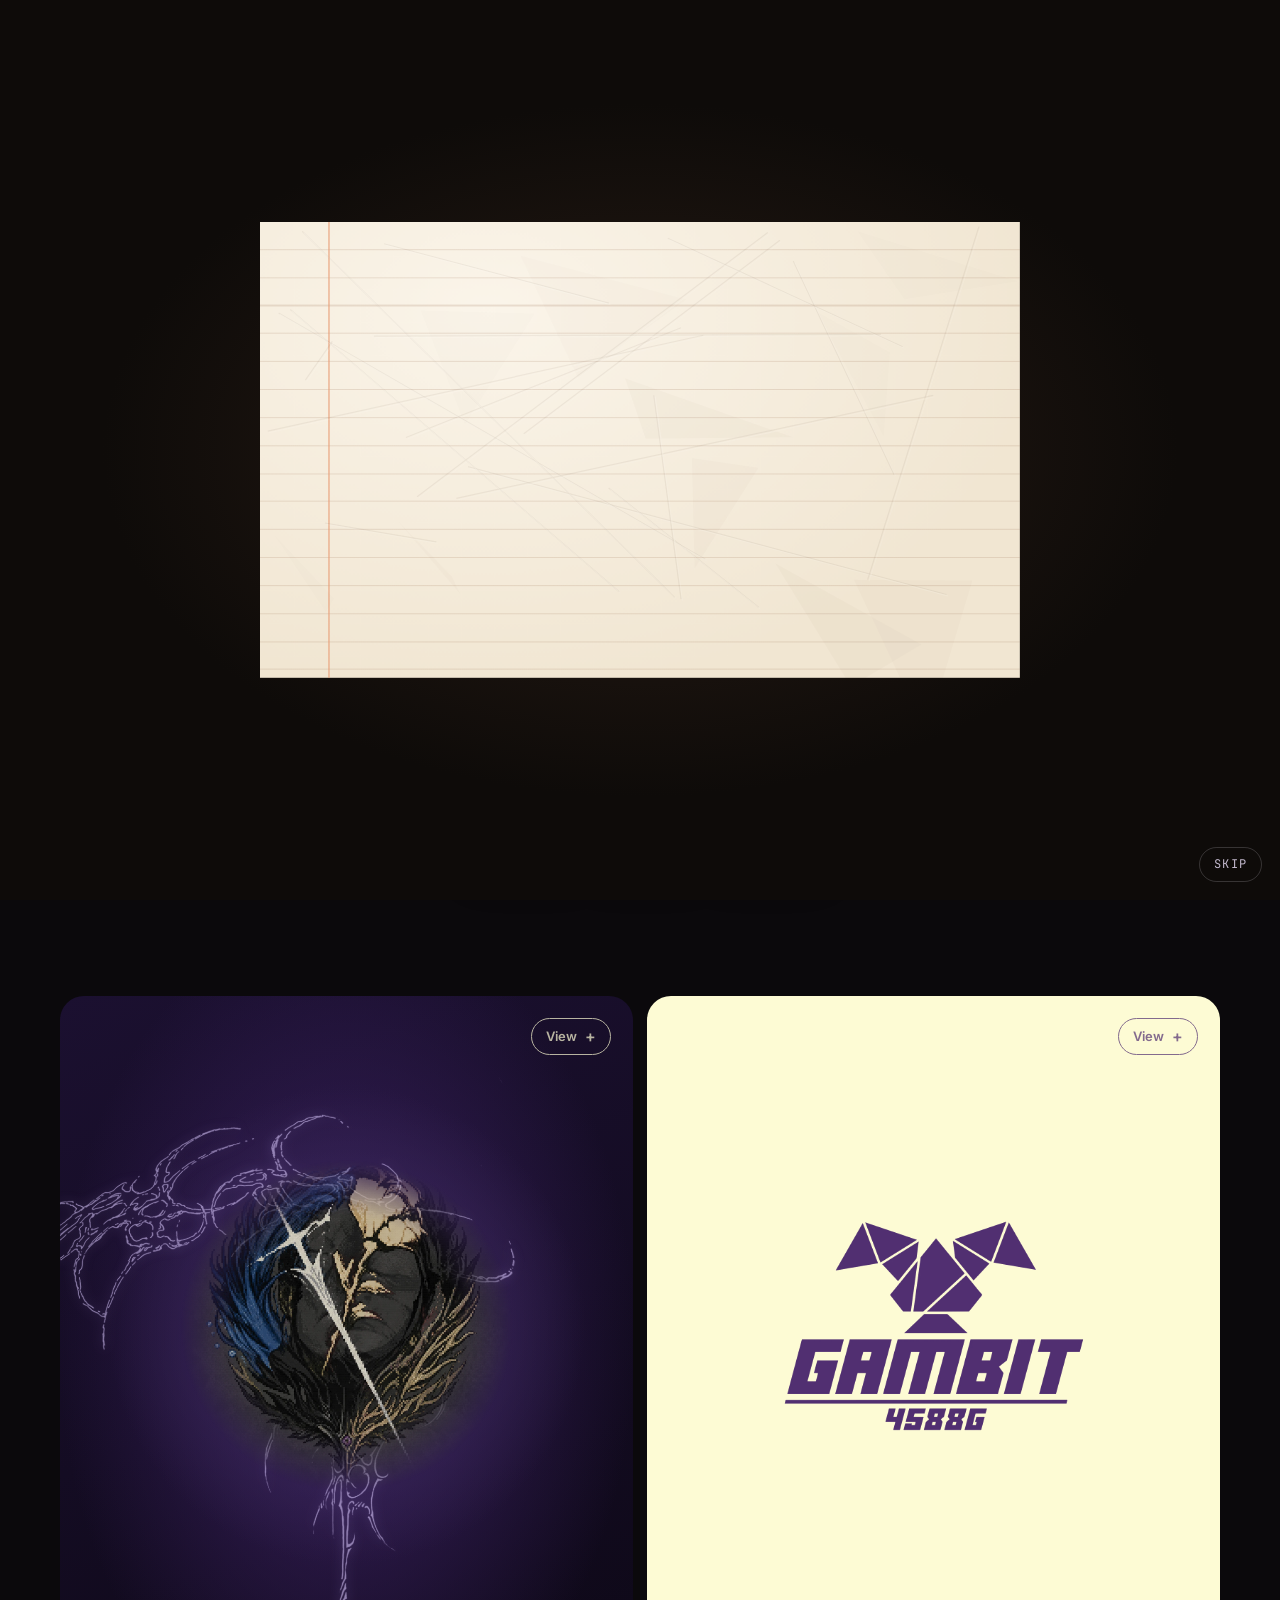
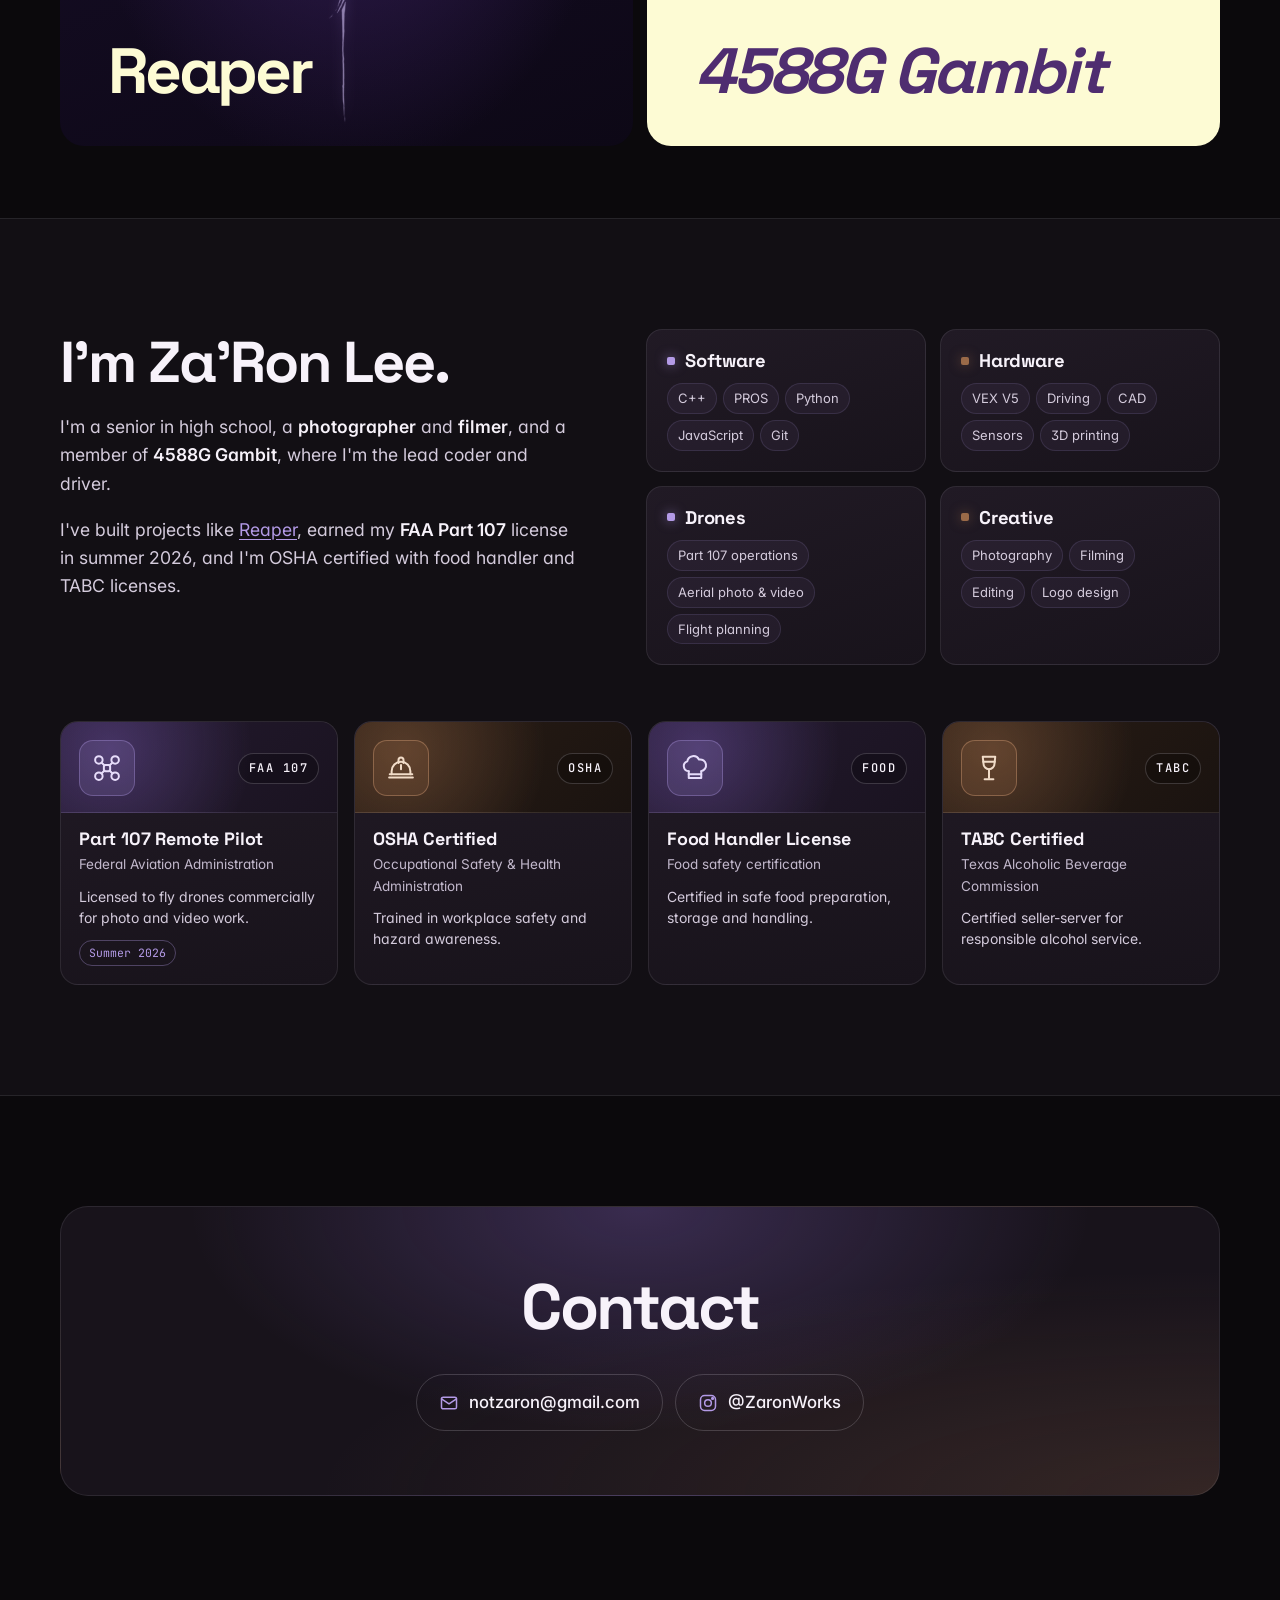
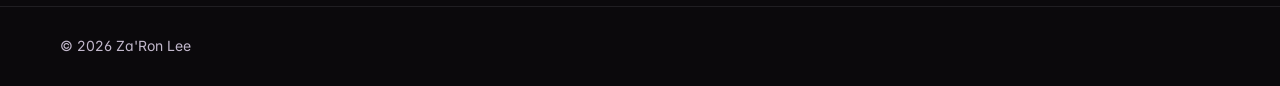
==== index.html @ 16bd2cd0 "Initial site for zaronworks.com Static site built from the Reaper_1.0_beta project with tools/build." ====
<!doctype html>
<html lang="en">
<head>
  <meta charset="utf-8">
  <meta name="viewport" content="width=device-width, initial-scale=1">
  <title>Za'Ron Lee</title>
  <meta name="description" content="Za'Ron Lee: photographer, filmer, and lead coder and driver for VEX team 4588G Gambit. Creator of Reaper.">
  <meta name="theme-color" content="#0b090c">
  <link rel="icon" href="assets/img/favicon.svg" type="image/svg+xml">
  <script>try{if(!localStorage.getItem('zl-intro-seen')||/[?&]intro/.test(location.search))document.documentElement.classList.add('zl-intro-pending');}catch(e){}</script>
  <link rel="preconnect" href="https://fonts.googleapis.com">
  <link rel="preconnect" href="https://fonts.gstatic.com" crossorigin>
  <link href="https://fonts.googleapis.com/css2?family=Inter:wght@400;500;600&family=JetBrains+Mono:wght@400;500&family=Space+Grotesk:ital,wght@0,500;0,700;1,700&family=Caveat:wght@600&display=swap" rel="stylesheet">
  <link rel="stylesheet" href="assets/css/base.css">
  <link rel="stylesheet" href="assets/css/portfolio.css">
</head>
<body class="home">
  <a class="skip-link" href="#work">Skip to projects</a>

  <!-- Desktop: header slides down when the mouse reaches the top edge. Phones: hidden over the collage, shown after. -->
  <div class="header-hint" aria-hidden="true"></div>
  <header class="site-header is-hidden" data-header>
    <div class="container nav">
      <a class="brand" href="./" aria-label="Home">
        <span class="brand-mark">ZL</span>
        <span class="brand-name">Za'Ron Lee</span>
      </a>
      <nav class="nav-links" id="nav-menu" aria-label="Primary">
        <a href="#work">Work</a>
        <a href="#about">About</a>
        <a href="#contact">Contact</a>
        <a class="nav-reaper" href="https://reaperlib.com/"><span class="dot" aria-hidden="true"></span>Reaper</a>
      </nav>
      <button class="nav-toggle" type="button" data-nav-toggle aria-controls="nav-menu" aria-expanded="false" aria-label="Menu">
        <span></span><span></span>
      </button>
    </div>
  </header>

  <main id="main">
    <!-- ============ 1. COLLAGE ============ -->
    <section class="collage-section" data-collage-section aria-label="Za'Ron Lee: gallery">
      <h1 class="visually-hidden">Za'Ron Lee</h1>
      <div class="collage" data-collage></div>
      <!-- Name drawn over the collage. The two lines sit above and below the center photo, leaving it clear. -->
      <div class="name-overlay" aria-hidden="true">
        <span class="name-line name-top">Za'Ron</span>
        <span class="name-line name-bottom">Lee</span>
      </div>
    </section>

    <!-- ============ 2. PROJECTS ============ -->
    <section class="work" id="work" aria-label="Projects">
      <div class="container">
        <div class="showcase" data-showcase></div>
      </div>
    </section>

    <!-- ============ 3. ABOUT ============ -->
    <section class="section section-alt" id="about">
      <div class="container">
        <div class="about">
          <div class="about-copy reveal">
            <h2>I'm Za'Ron Lee.</h2>
            <p>
              I'm a senior in high school, a <strong>photographer</strong> and <strong>filmer</strong>, and a member
              of <strong>4588G Gambit</strong>, where I'm the lead coder and driver.
            </p>
            <p>
              I've built projects like <a class="inline-link" href="https://reaperlib.com/">Reaper</a>, earned my
              <strong>FAA Part 107</strong> license in summer 2026, and I'm OSHA certified with food handler
              and TABC licenses.
            </p>
          </div>

          <div class="skills reveal">
            <div class="skill-card">
              <h3>Software</h3>
              <ul class="tag-list"><li>C++</li><li>PROS</li><li>Python</li><li>JavaScript</li><li>Git</li></ul>
            </div>
            <div class="skill-card">
              <h3>Hardware</h3>
              <ul class="tag-list"><li>VEX V5</li><li>Driving</li><li>CAD</li><li>Sensors</li><li>3D printing</li></ul>
            </div>
            <div class="skill-card">
              <h3>Drones</h3>
              <ul class="tag-list"><li>Part 107 operations</li><li>Aerial photo &amp; video</li><li>Flight planning</li></ul>
            </div>
            <div class="skill-card">
              <h3>Creative</h3>
              <ul class="tag-list"><li>Photography</li><li>Filming</li><li>Editing</li><li>Logo design</li></ul>
            </div>
          </div>
        </div>

        <div class="license-grid reveal" data-licenses></div>
      </div>
    </section>

    <!-- ============ 4. CONTACT ============ -->
    <section class="section contact" id="contact">
      <div class="container contact-inner reveal">
        <h2>Contact</h2>
        <div class="contact-links">
          <a class="contact-item" href="mailto:notzaron@gmail.com">
            <svg viewBox="0 0 24 24" fill="none" stroke="currentColor" stroke-width="1.8" stroke-linecap="round" stroke-linejoin="round" aria-hidden="true"><rect x="3" y="5" width="18" height="14" rx="2"/><path d="m3 7 9 6 9-6"/></svg>
            notzaron@gmail.com
          </a>
          <a class="contact-item" href="https://www.instagram.com/ZaronWorks/" target="_blank" rel="noopener">
            <svg viewBox="0 0 24 24" fill="none" stroke="currentColor" stroke-width="1.8" stroke-linecap="round" stroke-linejoin="round" aria-hidden="true"><rect x="3" y="3" width="18" height="18" rx="5"/><circle cx="12" cy="12" r="4"/><circle cx="17.5" cy="6.5" r="1" fill="currentColor"/></svg>
            @ZaronWorks
          </a>
          <!-- GitHub goes here later -->
        </div>
      </div>
    </section>
  </main>

  <footer class="site-footer">
    <div class="container footer-inner">
      <p>© <span data-year></span> Za'Ron Lee</p>
    </div>
  </footer>

  <!-- Lightbox (only opens when you click a collage image) -->
  <div class="lightbox" data-lightbox hidden>
    <button class="lb-close" type="button" data-lb-close aria-label="Close">×</button>
    <button class="lb-nav lb-prev" type="button" data-lb-prev aria-label="Previous image">‹</button>
    <img alt="" data-lb-img>
    <button class="lb-nav lb-next" type="button" data-lb-next aria-label="Next image">›</button>
  </div>

  <!-- Turns black-on-white line art into see-through lavender lines (used for the scythe) -->
  <svg width="0" height="0" style="position:absolute" aria-hidden="true" focusable="false">
    <filter id="ink-lavender" color-interpolation-filters="sRGB">
      <feColorMatrix type="matrix" values="0 0 0 0 0.86  0 0 0 0 0.79  0 0 0 0 1  -0.2126 -0.7152 -0.0722 1 0"/>
    </filter>
    <filter id="gambit-ink" color-interpolation-filters="sRGB"><feColorMatrix type="matrix" values="0 0 0 0 0.31  0 0 0 0 0.176  0 0 0 0 0.439  -0.2976 -1.0013 -0.1011 1.3 0"/></filter>
  </svg>

  <script src="assets/js/content.js"></script>
  <script src="assets/js/common.js"></script>
  <script src="assets/js/portfolio.js"></script>
  <script src="assets/js/intro.js"></script>
</body>
</html>
---- assets/css/base.css ----
/* =========================================================
   base.css — shared reset + utilities for every section.
   Each section (portfolio / reaper) defines its own color
   tokens; this file only uses the token NAMES.
   ========================================================= */

*,
*::before,
*::after { box-sizing: border-box; }

html { scroll-behavior: smooth; -webkit-text-size-adjust: 100%; }
@media (prefers-reduced-motion: reduce) {
  html { scroll-behavior: auto; }
  *, *::before, *::after { animation: none !important; transition: none !important; }
}

body {
  margin: 0;
  background: var(--bg);
  color: var(--text);
  font-family: var(--font-body);
  font-size: 16px;
  line-height: 1.6;
  -webkit-font-smoothing: antialiased;
  overflow-x: hidden;
}

img, svg, video { display: block; max-width: 100%; }
a { color: inherit; text-decoration: none; }
button { font: inherit; color: inherit; cursor: pointer; }
h1, h2, h3, h4 { margin: 0; line-height: 1.15; font-family: var(--font-display); }
p { margin: 0; }
ul { margin: 0; padding: 0; list-style: none; }
code, pre, kbd { font-family: var(--font-mono); }

::selection { background: var(--accent); color: var(--bg); }

:focus-visible { outline: 2px solid var(--accent); outline-offset: 3px; border-radius: 4px; }

.container { width: min(1160px, 100% - 32px); margin-inline: auto; }

.skip-link {
  position: absolute; left: 16px; top: -60px; z-index: 999;
  background: var(--accent); color: var(--bg);
  padding: 8px 14px; border-radius: 8px; font-weight: 600;
}
.skip-link:focus { top: 12px; }

.visually-hidden {
  position: absolute !important; width: 1px; height: 1px;
  overflow: hidden; clip: rect(0 0 0 0); white-space: nowrap;
}

/* Scroll-reveal (toggled by JS; content is visible without JS) */
.js .reveal { opacity: 0; transform: translateY(18px); transition: opacity .7s ease, transform .7s ease; }
.js .reveal.is-visible { opacity: 1; transform: none; }
---- assets/css/portfolio.css ----
/* =========================================================
   portfolio.css: main site theme, black · purple · brown
   ========================================================= */
:root {
  --bg: #0b090c;          /* near-black, a touch of purple */
  --bg-2: #120f14;
  --surface: #18131b;
  --surface-2: #211a25;
  --line: rgba(244, 238, 250, 0.09);
  --line-strong: rgba(244, 238, 250, 0.18);
  --text: #f7f2fa;        /* crisp off-white */
  --muted: #c2b8cc;       /* lavender gray, high contrast */
  --accent: #b39ae6;      /* Reaper / Gambit lavender */
  --accent-2: #8f6bd6;
  --brown: #9a6a48;       /* warm brown */
  --brown-deep: #4a2f1f;

  /* Team colors, used for the Reaper / Gambit panels and nav pill */
  --gambit-purple: #4f2d70;
  --gambit-cream: #fdfbd4;
  --reaper: #8f6bd6;

  --radius: 16px;
  --font-display: 'Space Grotesk', 'Inter', system-ui, sans-serif;
  --font-body: 'Inter', system-ui, -apple-system, Segoe UI, sans-serif;
  --font-mono: 'JetBrains Mono', ui-monospace, Consolas, monospace;
  --font-tech: 'Space Grotesk', var(--font-body);
}

/* ---------- Header / nav ---------- */
.site-header {
  position: fixed; inset: 0 0 auto 0; z-index: 50;
  transition: background .3s ease, border-color .3s ease;
  border-bottom: 1px solid transparent;
}
.site-header.is-scrolled {
  background: rgba(14, 11, 9, 0.82);
  backdrop-filter: blur(12px); -webkit-backdrop-filter: blur(12px);
  border-bottom-color: var(--line);
}
.nav { display: flex; align-items: center; justify-content: space-between; height: 68px; }
.brand { display: flex; align-items: center; gap: 10px; font-weight: 600; }
.brand-mark {
  display: grid; place-items: center; width: 36px; height: 36px; border-radius: 10px;
  background: linear-gradient(135deg, var(--accent), var(--brown));
  color: var(--bg); font-family: var(--font-display); font-weight: 700; font-size: 15px;
}
.nav-links { display: flex; align-items: center; gap: 28px; font-size: 15px; color: var(--muted); }
.nav-links a { transition: color .2s; }
.nav-links a:hover { color: var(--text); }
.nav-reaper {
  display: inline-flex; align-items: center; gap: 8px; padding: 7px 14px; border-radius: 999px;
  border: 1px solid rgba(143, 107, 214, .5); color: var(--gambit-cream) !important; background: rgba(79, 45, 112, .35);
}
.nav-reaper:hover { background: rgba(79, 45, 112, .6); }
.nav-reaper .dot { width: 7px; height: 7px; border-radius: 50%; background: var(--reaper); box-shadow: 0 0 10px var(--reaper); }

.nav-toggle { display: none; background: none; border: 0; width: 40px; height: 40px; padding: 10px; }
.nav-toggle span { display: block; height: 2px; background: var(--text); margin: 6px 0; transition: transform .25s; }
.nav-toggle[aria-expanded="true"] span:first-child { transform: translateY(4px) rotate(45deg); }
.nav-toggle[aria-expanded="true"] span:last-child { transform: translateY(-4px) rotate(-45deg); }

@media (max-width: 820px) {
  .nav-toggle { display: block; }
  .nav-links {
    position: fixed; inset: 68px 0 auto 0; flex-direction: column; align-items: flex-start;
    gap: 4px; padding: 16px; background: var(--bg-2); border-bottom: 1px solid var(--line);
    transform: translateY(-8px); opacity: 0; pointer-events: none; transition: opacity .2s, transform .2s;
  }
  .nav-links.is-open { opacity: 1; transform: none; pointer-events: auto; }
  .nav-links a { padding: 10px 4px; width: 100%; font-size: 17px; }
  .nav-links .nav-reaper { width: auto; margin-top: 8px; padding: 8px 16px; }
}

/* ---------- Buttons ---------- */
.btn {
  display: inline-flex; align-items: center; justify-content: center; gap: 8px;
  padding: 12px 22px; border-radius: 999px; font-weight: 600; font-size: 15px;
  border: 1px solid transparent; transition: transform .2s, background .2s, border-color .2s, color .2s;
}
.btn:hover { transform: translateY(-2px); }
.btn-primary { background: var(--accent); color: var(--bg); }
.btn-primary:hover { background: var(--text); }
.btn-ghost { border-color: var(--line-strong); color: var(--text); }
.btn-ghost:hover { border-color: var(--accent); color: var(--accent); }

/* ---------- Shared section bits ---------- */
.section { padding: 110px 0; }
.section-alt { background: var(--bg-2); border-block: 1px solid var(--line); }
.kicker { font-family: var(--font-mono); font-size: 13px; color: var(--accent); letter-spacing: .08em; margin-bottom: 12px; }
.section h2 { font-size: clamp(2rem, 4vw, 3rem); font-weight: 500; letter-spacing: -0.015em; }
.section-sub { margin-top: 14px; color: var(--muted); font-size: 1.05rem; }
.mini-head { font-family: var(--font-mono); font-size: 13px; font-weight: 500; letter-spacing: .1em; text-transform: uppercase; color: var(--muted); margin-bottom: 16px; }

/* Header slides away over the collage */
.site-header { transition: transform .45s cubic-bezier(.2,.7,.2,1), opacity .35s ease, background .3s ease, border-color .3s ease; }
.site-header.is-hidden { transform: translateY(-100%); opacity: 0; pointer-events: none; }

/* =========================================================
   1. COLLAGE: featured portrait in the center, the rest around it
   ========================================================= */
.collage-section {
  --pad: 10px; --gap: 10px;
  --row: calc((100vh - 2 * var(--pad) - 3 * var(--gap)) / 4);
  position: relative; padding: var(--pad); min-height: 100vh;
}
@supports (height: 100svh) {
  .collage-section { --row: calc((100svh - 2 * var(--pad) - 3 * var(--gap)) / 4); min-height: 100svh; }
}
.collage {
  display: grid; gap: var(--gap);
  grid-template-columns: repeat(4, 1fr);
  grid-auto-rows: var(--row);
  grid-auto-flow: dense;
}
.tile {
  position: relative; overflow: hidden; padding: 0; border: 0; border-radius: 12px;
  background: var(--surface); cursor: zoom-in;
  opacity: 0; transform: scale(.97);
  transition: opacity .9s ease var(--d, 0ms), transform .9s cubic-bezier(.2,.7,.2,1) var(--d, 0ms);
}
.tile.is-loaded { opacity: 1; transform: none; }
.tile img { width: 100%; height: 100%; object-fit: cover; transition: transform .8s cubic-bezier(.2,.7,.2,1), filter .4s; }
.tile:hover img { transform: scale(1.04); }
.tile::after {
  content: ''; position: absolute; inset: 0; border-radius: inherit; pointer-events: none;
  box-shadow: inset 0 0 0 1px var(--line); transition: box-shadow .3s;
}
.tile:hover::after, .tile:focus-visible::after { box-shadow: inset 0 0 0 2px var(--accent); }
.tile-invert img, img.tile-invert { filter: invert(1) sepia(.25); }

.tile-wide     { grid-column: span 2; }
.tile-tall     { grid-row: span 2; }
.tile-featured { grid-column: 2 / span 2; grid-row: 2 / span 2; z-index: 1; }
.tile-featured::after { box-shadow: inset 0 0 0 1px rgba(179,154,230,.4); }
/* the rest dim slightly so the center portrait leads */
.collage:not(:hover) .tile:not(.tile-featured) img { filter: brightness(.82) saturate(.9); }
.collage:not(:hover) .tile.tile-invert:not(.tile-featured) img { filter: invert(1) sepia(.25) brightness(.85); }

/* Name over everything: one line above the center photo, one below */
.name-overlay { position: absolute; inset: var(--pad); pointer-events: none; z-index: 3; }
.name-line {
  position: absolute; left: 0; right: 0; text-align: center; transform: translateY(-50%);
  font-family: var(--font-tech); font-weight: 700; text-transform: uppercase; line-height: 1;
  font-size: min(calc(var(--row) * 1.08), 25vw); letter-spacing: -0.03em;
  color: rgba(253, 248, 225, 0.12);
  -webkit-text-stroke: 1.5px rgba(253, 248, 225, 0.92);
  text-shadow: 0 6px 40px rgba(0, 0, 0, .45);
  animation: name-in 1.4s cubic-bezier(.2,.7,.2,1) .5s both;
}
.name-top    { top: calc(var(--row) / 2); }
.name-bottom { top: calc(var(--row) * 3.5 + var(--gap) * 3); }
@keyframes name-in { from { opacity: 0; letter-spacing: .08em; } }

@media (max-width: 760px) {
  .collage-section { --pad: 8px; --gap: 8px; }
  .collage { grid-template-columns: repeat(2, 1fr); }
  .tile-featured { grid-column: 1 / -1; grid-row: 2 / span 2; }
  .name-line { -webkit-text-stroke-width: 1.2px; }
}

/* Lightbox */
.lightbox {
  position: fixed; inset: 0; z-index: 100; display: grid; place-items: center; padding: 56px 16px;
  background: rgba(8, 6, 5, .94);
}
.lightbox[hidden] { display: none; }
.lightbox img { max-width: min(1400px, 100%); max-height: 100%; object-fit: contain; border-radius: 8px; }
.lb-close, .lb-nav {
  position: absolute; display: grid; place-items: center; width: 46px; height: 46px; border-radius: 50%;
  background: rgba(243,230,211,.08); border: 1px solid var(--line-strong); color: var(--text); font-size: 26px; line-height: 1;
}
.lb-close:hover, .lb-nav:hover { background: var(--accent); color: var(--bg); }
.lb-close { top: 14px; right: 14px; }
.lb-prev { left: 14px; top: 50%; transform: translateY(-50%); }
.lb-next { right: 14px; top: 50%; transform: translateY(-50%); }

/* =========================================================
   2. PROJECTS: overview of all; click one to slide it over the rest
   ========================================================= */
.work { padding: 96px 0 72px; }
.showcase {
  display: flex; gap: 14px; height: calc(100vh - 150px); min-height: 520px; max-height: 820px;
  transition: gap .6s ease;
}
.showcase.has-open { gap: 0; }

.sc-panel {
  --ease: cubic-bezier(.65,0,.25,1);
  position: relative; flex: 1 1 0; min-width: 0; min-height: 0; overflow: hidden; border-radius: 24px;
  transition: flex-grow .75s var(--ease), opacity .5s ease;
}
.showcase:not(.has-open) .sc-panel:hover { flex-grow: 1.18; }
.showcase.has-open .sc-panel { flex-grow: 0.0001; opacity: 0; }
.showcase.has-open .sc-panel.is-open { flex-grow: 1; opacity: 1; }

.sc-hit { position: absolute; inset: 0; z-index: 4; width: 100%; background: none; border: 0; padding: 0; cursor: pointer; border-radius: inherit; }
.sc-panel.is-open .sc-hit { display: none; }
.sc-hit:focus-visible { outline: 3px solid var(--accent); outline-offset: -6px; }

/* Visual: centered in the overview, slides right when opened */
.sc-visual {
  position: absolute; z-index: 1; left: 50%; top: 44%; width: min(62%, 46vh);
  transform: translate(-50%, -50%);
  transition: left .75s var(--ease), top .75s var(--ease), width .75s var(--ease);
}
.sc-visual img { transition: transform .6s ease; }
.sc-panel:hover .sc-visual > img, .sc-panel:hover .crest { transform: scale(1.03); }
.sc-panel.is-open .sc-visual { left: 74%; top: 50%; width: min(40%, 58vh); }

/* Body: title bottom-left in the overview, details appear when opened */
.sc-body {
  position: absolute; z-index: 3; left: clamp(22px, 4vw, 48px); right: clamp(22px, 4vw, 48px); bottom: clamp(22px, 4vw, 44px);
  transition: bottom .75s var(--ease), transform .75s var(--ease), right .75s var(--ease);
}
.sc-panel.is-open .sc-body { bottom: 50%; transform: translateY(50%); right: 50%; }
.sc-body h3 { font-size: clamp(2.2rem, 5vw, 4.6rem); font-weight: 500; letter-spacing: -0.03em; line-height: .95; transition: font-size .75s var(--ease); }
.sc-panel.is-open .sc-body h3 { font-size: clamp(2.8rem, 7vw, 6rem); }
.sc-details { max-height: 0; overflow: hidden; opacity: 0; transition: max-height .6s var(--ease), opacity .4s ease; }
.sc-panel.is-open .sc-details { max-height: 420px; opacity: 1; transition: max-height .8s var(--ease) .25s, opacity .6s ease .35s; }
.sc-details p { margin-top: 18px; max-width: 42ch; font-size: 1.1rem; opacity: .85; }

.sc-hint {
  position: absolute; z-index: 3; top: 22px; right: 22px; display: inline-flex; align-items: center; gap: 8px;
  padding: 7px 14px; border-radius: 999px; font-size: 13px; font-weight: 600;
  border: 1px solid currentColor; opacity: .7; transition: opacity .3s, transform .3s;
}
.sc-hint i { font-style: normal; font-size: 16px; line-height: 1; }
.sc-panel:hover .sc-hint { opacity: 1; transform: translateY(-2px); }
.sc-panel.is-open .sc-hint { opacity: 0; }
.sc-close {
  position: absolute; z-index: 5; top: 22px; left: 22px; padding: 8px 16px; border-radius: 999px;
  font-size: 14px; font-weight: 600; border: 1px solid currentColor; background: transparent;
  opacity: 0; pointer-events: none; transition: opacity .4s ease, background .2s;
}
.sc-panel.is-open .sc-close { opacity: .85; pointer-events: auto; transition-delay: .4s; }
.sc-close:hover { opacity: 1; background: rgba(255,255,255,.08); }

.panel-tags { display: flex; flex-wrap: wrap; gap: 8px; margin-top: 20px; }
.panel-tags li { font-family: var(--font-mono); font-size: 12px; padding: 5px 11px; border-radius: 999px; border: 1px solid currentColor; opacity: .7; }
.panel-cta {
  display: inline-flex; align-items: center; gap: 10px; margin-top: 28px; padding: 13px 24px; border-radius: 999px;
  font-weight: 600; background: var(--panel-btn, var(--accent)); color: var(--panel-btn-text, var(--bg));
  transition: gap .25s, transform .25s;
}
.panel-cta:hover { gap: 16px; transform: translateY(-2px); }
.panel-cta i { font-style: normal; }

/* ---- Reaper: the crest becomes the head of the scythe ---- */
.theme-reaper {
  background:
    radial-gradient(ellipse 70% 80% at 50% 46%, #3a2160, transparent 72%),
    linear-gradient(160deg, #1b1030, #0d0816);
  color: var(--gambit-cream); --panel-btn: var(--gambit-cream); --panel-btn-text: var(--gambit-purple);
}
.theme-reaper h3 { font-family: var(--font-tech); font-weight: 700; letter-spacing: -0.05em; }
.crest-wrap { position: relative; aspect-ratio: 1; }
/* soft gray-purple halo matching the crest's own background, so its edge melts away */
.crest-wrap::before {
  content: ''; position: absolute; inset: -22%; z-index: 0; border-radius: 50%;
  background: radial-gradient(circle, rgba(52,46,60,.95) 0%, rgba(58,40,90,.55) 38%, transparent 66%);
}
.crest {
  position: relative; z-index: 2; width: 100%;
  -webkit-mask-image: radial-gradient(circle, #000 44%, rgba(0,0,0,.6) 54%, transparent 66%);
  mask-image: radial-gradient(circle, #000 44%, rgba(0,0,0,.6) 54%, transparent 66%);
}
/* scythe lines (via the #ink-lavender filter, so no box) arc out from behind the crest */
.crest-scythe {
  position: absolute; z-index: 1; max-width: none;
  width: 290%; left: -101%; top: -45%;
  filter: url(#ink-lavender) drop-shadow(0 0 6px rgba(179,154,230,.55));
  opacity: .6;
}

/* ---- 4588G Gambit (cream + purple) ---- */
.theme-gambit { background: var(--gambit-cream); color: var(--gambit-purple); --panel-btn: var(--gambit-purple); --panel-btn-text: var(--gambit-cream); }
.theme-gambit h3 { font-family: var(--font-tech); font-weight: 700; letter-spacing: -0.04em; font-style: italic; }
.gambit-logo { width: 100%; filter: url(#gambit-ink); }

/* Phones: panels stack; the opened one grows to fill */
@media (max-width: 760px) {
  .work { padding: 84px 0 56px; }
  .showcase { flex-direction: column; height: calc(100svh - 120px); min-height: 560px; }
  .sc-visual { top: 42%; width: min(56%, 24vh); }
  .sc-panel.is-open .sc-visual { left: 50%; top: 27%; width: min(62%, 30vh); }
  .sc-panel.is-open .sc-body { bottom: 24px; transform: none; right: 22px; }
  .sc-body h3 { font-size: 2.2rem; }
  .sc-panel.is-open .sc-body h3 { font-size: 2.6rem; }
  .sc-details p { font-size: 1rem; margin-top: 12px; }
  .panel-tags { margin-top: 14px; }
  .panel-cta { margin-top: 18px; }
}

/* =========================================================
   3. ABOUT + LICENSES
   ========================================================= */
.about { display: grid; grid-template-columns: 1fr 1.1fr; gap: 64px; align-items: start; }
.about-copy h2 { font-size: clamp(2.4rem, 5vw, 3.6rem); }
.about-copy p { margin-top: 18px; color: var(--muted); font-size: 1.1rem; }
.about-copy strong { color: var(--text); font-weight: 600; }
.inline-link { color: var(--accent); text-decoration: underline; text-underline-offset: 3px; }
.skills { display: grid; grid-template-columns: 1fr 1fr; gap: 14px; }
.skill-card { padding: 20px; border-radius: var(--radius); background: var(--surface); border: 1px solid var(--line); transition: border-color .25s; }
.skill-card:hover { border-color: var(--brown); }
.skill-card h3 { font-family: var(--font-display); font-size: 1.2rem; font-weight: 500; margin: 0 0 12px; color: var(--accent); }
.tag-list { display: flex; flex-wrap: wrap; gap: 6px; }
.tag-list li { font-size: 13px; padding: 4px 10px; border-radius: 999px; background: var(--bg-2); border: 1px solid var(--line); color: var(--muted); }
@media (max-width: 860px) { .about { grid-template-columns: 1fr; gap: 44px; } }
@media (max-width: 460px) { .skills { grid-template-columns: 1fr; } }

.license-grid { margin-top: 56px; display: grid; grid-template-columns: repeat(auto-fill, minmax(230px, 1fr)); gap: 14px; }
.license {
  display: flex; gap: 14px; align-items: center; padding: 18px; border-radius: var(--radius);
  background: linear-gradient(160deg, var(--surface-2), var(--surface)); border: 1px solid var(--line);
}
.license-icon { flex: none; width: 44px; height: 44px; border-radius: 12px; display: grid; place-items: center; background: rgba(242,184,150,.12); color: var(--accent); border: 1px solid rgba(242,184,150,.25); }
.license-icon svg { width: 22px; height: 22px; }
.license h4 { font-family: var(--font-display); font-size: 1.08rem; font-weight: 500; margin: 0; }
.license-issuer { margin-top: 3px; color: var(--muted); font-size: 13px; }
.license-meta { margin-top: 4px; font-family: var(--font-mono); font-size: 12px; color: var(--accent); }

/* =========================================================
   4. CONTACT + FOOTER
   ========================================================= */
.contact { text-align: center; }
.contact-inner {
  padding: 64px 24px; border-radius: 28px; border: 1px solid var(--line);
  background: radial-gradient(ellipse at top, rgba(138,90,59,.35), transparent 60%), var(--surface);
}
.contact h2 { font-size: clamp(2.4rem, 6vw, 4rem); }
.contact-links { margin-top: 30px; display: flex; flex-wrap: wrap; justify-content: center; gap: 12px; }
.contact-item {
  display: inline-flex; align-items: center; gap: 10px; padding: 14px 22px; border-radius: 999px;
  border: 1px solid var(--line-strong); font-size: 1.05rem; font-weight: 500; transition: all .2s;
}
.contact-item svg { width: 20px; height: 20px; color: var(--accent); }
.contact-item:hover { border-color: var(--accent); background: var(--accent); color: var(--bg); transform: translateY(-2px); }
.contact-item:hover svg { color: var(--bg); }

.site-footer { border-top: 1px solid var(--line); padding: 28px 0; color: var(--muted); font-size: 14px; }
.footer-inner { display: flex; flex-wrap: wrap; justify-content: space-between; gap: 12px; }
.footer-links { display: flex; gap: 20px; }
.footer-links a:hover { color: var(--accent); }

/* =========================================================
   Project detail pages (projects/*)
   ========================================================= */
.page-hero { padding: 140px 0 56px; border-bottom: 1px solid var(--line); }
.page-hero-grid { display: grid; grid-template-columns: 1.2fr .8fr; gap: 48px; align-items: center; }
.page-hero-art img { width: 100%; max-width: 380px; margin-left: auto; border-radius: 20px; }
@media (max-width: 760px) { .page-hero-grid { grid-template-columns: 1fr; } .page-hero-art img { margin: 0; max-width: 260px; } }
.back-link { display: inline-flex; gap: 8px; font-family: var(--font-mono); font-size: 13px; color: var(--muted); margin-bottom: 28px; }
.back-link:hover { color: var(--accent); }
.page-hero h1 { font-size: clamp(2.4rem, 6vw, 4rem); font-weight: 500; }
.page-meta { display: flex; flex-wrap: wrap; gap: 28px; margin-top: 28px; }
.page-meta div { border-left: 2px solid var(--brown); padding-left: 12px; }
.page-meta span { display: block; font-family: var(--font-mono); font-size: 12px; color: var(--muted); text-transform: uppercase; letter-spacing: .08em; }
.prose { max-width: 720px; padding: 56px 0 96px; }
.prose h2 { font-size: 1.8rem; font-weight: 500; margin: 48px 0 14px; }
.prose p, .prose li { color: var(--muted); font-size: 1.05rem; }
.prose p + p { margin-top: 14px; }
.prose ul { list-style: disc; padding-left: 22px; margin-top: 12px; }
.prose li + li { margin-top: 6px; }
.prose a { color: var(--accent); text-decoration: underline; text-underline-offset: 3px; }
.media-ph {
  margin-top: 28px; aspect-ratio: 16/9; border-radius: var(--radius); border: 1px dashed var(--line-strong);
  display: grid; place-items: center; color: var(--muted); font-family: var(--font-mono); font-size: 13px; text-align: center; padding: 16px;
  background: repeating-linear-gradient(45deg, var(--surface), var(--surface) 12px, var(--bg-2) 12px, var(--bg-2) 24px);
}

/* Gambit team page: team colors on a portfolio page */
.page-gambit .page-hero { background: var(--gambit-cream); color: var(--gambit-purple); border-bottom: 0; }
.page-gambit .page-hero .kicker, .page-gambit .back-link { color: var(--gambit-purple); }
.page-gambit .page-hero .section-sub, .page-gambit .page-meta span { color: rgba(79,45,112,.75); }
.page-gambit .page-meta div { border-left-color: var(--gambit-purple); }
.page-gambit .page-hero h1 { font-family: var(--font-tech); font-weight: 700; font-style: italic; letter-spacing: -0.04em; }
.page-gambit .page-hero-art img { filter: url(#gambit-ink); border-radius: 0; }
.page-gambit .site-header:not(.is-scrolled) .brand { color: var(--gambit-purple); }
@media (min-width: 821px) { .page-gambit .site-header:not(.is-scrolled) .nav-links a:not(.nav-reaper) { color: var(--gambit-purple); } }
.page-gambit .site-header:not(.is-scrolled) .nav-toggle span { background: var(--gambit-purple); }

/* Cooking page */
.page-cooking .page-hero { background: linear-gradient(160deg, #f6d2b4, #eaa57c); color: #2b1810; border-bottom: 0; }
.page-cooking .page-hero .kicker, .page-cooking .back-link { color: #5c3b27; }
.page-cooking .page-hero .section-sub, .page-cooking .page-meta span { color: rgba(43,24,16,.7); }
.page-cooking .page-meta div { border-left-color: #2b1810; }
.page-cooking .page-hero h1 { font-style: italic; }
.page-cooking .site-header:not(.is-scrolled) .brand { color: #2b1810; }
@media (min-width: 821px) { .page-cooking .site-header:not(.is-scrolled) .nav-links a:not(.nav-reaper) { color: #2b1810; } }
.page-cooking .site-header:not(.is-scrolled) .nav-toggle span { background: #2b1810; }

/* =========================================================
   4588G Gambit page: team + Reaper door
   ========================================================= */
.gambit-intro { margin-top: 18px; max-width: 56ch; font-size: 1.12rem; color: rgba(79,45,112,.85); }
.gambit-team { background: var(--gambit-cream); color: var(--gambit-purple); padding-top: 24px; }
.gambit-team h2 { font-family: var(--font-tech); font-weight: 700; letter-spacing: -0.03em; }
.member-grid { margin-top: 32px; display: grid; grid-template-columns: repeat(5, 1fr); gap: 14px; }
.member-card {
  padding: 26px 18px; border-radius: 20px; text-align: center;
  background: #fffeec; border: 1px solid rgba(79,45,112,.14);
  transition: transform .25s, box-shadow .25s, border-color .25s;
}
.member-card:hover { transform: translateY(-4px); border-color: rgba(79,45,112,.4); box-shadow: 0 20px 40px -24px rgba(79,45,112,.45); }
.member-avatar {
  width: 84px; height: 84px; margin: 0 auto 16px; border-radius: 50%; object-fit: cover;
  border: 3px solid var(--gambit-purple); background: #e3cd5e;
}
.member-initials { display: grid; place-items: center; background: var(--gambit-purple); color: var(--gambit-cream); font-family: var(--font-tech); font-weight: 700; font-size: 26px; }
.member-card h3 { font-family: var(--font-tech); font-weight: 700; font-size: 1.2rem; }
.member-roles { margin-top: 12px; display: flex; flex-wrap: wrap; justify-content: center; gap: 6px; }
.member-roles li { font-family: var(--font-mono); font-size: 11.5px; padding: 4px 10px; border-radius: 999px; background: rgba(79,45,112,.08); border: 1px solid rgba(79,45,112,.2); }
@media (max-width: 1000px) { .member-grid { grid-template-columns: repeat(3, 1fr); } }
@media (max-width: 620px) { .member-grid { grid-template-columns: repeat(2, 1fr); } }

.reaper-door {
  position: relative; display: flex; align-items: center; overflow: hidden; margin-top: 56px;
  min-height: 300px; padding: clamp(28px, 5vw, 56px); border-radius: 28px;
  background: radial-gradient(ellipse 60% 90% at 78% 50%, #3a2160, transparent 70%), linear-gradient(160deg, #1b1030, #0d0816);
  color: var(--gambit-cream); --panel-btn: var(--gambit-cream); --panel-btn-text: var(--gambit-purple);
  transition: transform .3s, box-shadow .3s;
}
.reaper-door:hover { transform: translateY(-4px); box-shadow: 0 30px 60px -30px rgba(58,33,96,.9); }
.reaper-door-scythe {
  position: absolute; right: -4%; top: 50%; width: min(62%, 640px); max-width: none; transform: translateY(-50%) rotate(-6deg);
  filter: url(#ink-lavender) drop-shadow(0 0 8px rgba(179,154,230,.6)); opacity: .8;
  transition: transform .6s cubic-bezier(.2,.7,.2,1), opacity .4s;
}
.reaper-door:hover .reaper-door-scythe { transform: translateY(-50%) rotate(-14deg) scale(1.04); opacity: 1; }
.reaper-door-copy { position: relative; z-index: 1; max-width: 420px; }
.reaper-door h3 { font-family: var(--font-tech); font-weight: 700; font-size: clamp(2.6rem, 6vw, 4.2rem); letter-spacing: -0.05em; }
.reaper-door p { margin-top: 10px; opacity: .8; font-size: 1.05rem; }
@media (max-width: 620px) { .reaper-door { align-items: flex-end; min-height: 380px; } .reaper-door-scythe { width: 120%; right: -30%; top: 32%; } }

/* =========================================================
   FIRST-VISIT INTRO: paper un-crumples, name gets written
   ========================================================= */
html.zl-intro-pending body { overflow: hidden; }
html.zl-intro-pending::after { content: ''; position: fixed; inset: 0; z-index: 9998; background: #0e0b09; }

.zl-intro { position: fixed; inset: 0; z-index: 9999; cursor: pointer; overflow: hidden; }
.zi-bg { position: absolute; inset: 0; background: radial-gradient(ellipse 60% 55% at 50% 50%, #2a1d15, #0e0b09 70%); }
.zi-sheet {
  position: absolute; left: 50%; top: 50%; transform: translate(-50%, -50%);
  filter: drop-shadow(0 24px 40px rgba(0,0,0,.55));
  will-change: clip-path, transform;
}
/* notebook paper: warm cream, faint brown rules, peach margin line */
.zi-paper {
  position: absolute; inset: 0;
  background:
    linear-gradient(90deg, transparent 9%, rgba(232,156,116,.55) 9%, rgba(232,156,116,.55) calc(9% + 1.5px), transparent calc(9% + 1.5px)),
    repeating-linear-gradient(180deg, transparent 0 27px, rgba(138,90,59,.16) 27px 28px),
    radial-gradient(ellipse at 30% 20%, #fbf5ea, #f1e6d2 75%);
}
.zi-creases { position: absolute; inset: 0; width: 100%; height: 100%; }
.zi-shade { position: absolute; inset: 0; background: radial-gradient(circle at 42% 38%, rgba(255,255,255,.35), transparent 18%, rgba(60,38,22,.45) 30%, transparent 46%); }

.zi-writing { position: absolute; left: 50%; top: 50%; width: 78%; transform: translate(-50%, -54%); opacity: 0; }
.zi-name { display: block; width: 100%; height: auto; overflow: visible; }
.zi-name text {
  font-family: 'Caveat', 'Segoe Script', cursive; font-weight: 600; font-size: 120px;
  fill: #241811; fill-opacity: 0; stroke: #241811; stroke-width: 2.2; stroke-linejoin: round; stroke-linecap: round;
  stroke-dasharray: 900; stroke-dashoffset: 900;
}
.zi-swash { fill: none; stroke: #b5533a; stroke-width: 3; stroke-linecap: round; stroke-dasharray: 400; stroke-dashoffset: 400; }
.zi-pen {
  position: absolute; left: 0; top: 58%; width: 9px; height: 9px; margin: -4.5px 0 0 -4.5px; border-radius: 50%; opacity: 0;
  background: #241811; box-shadow: 0 0 0 3px rgba(36,24,17,.15);
}
.zi-skip {
  position: absolute; right: 18px; bottom: 18px; padding: 7px 14px; border-radius: 999px;
  font-family: var(--font-mono); font-size: 12px; letter-spacing: .1em; text-transform: uppercase;
  background: transparent; color: var(--muted); border: 1px solid var(--line-strong);
}
.zi-skip:hover { color: var(--text); border-color: var(--accent); }


/* =========================================================
   REFRESH: purple / black / brown, sharper type
   ========================================================= */
body { text-rendering: optimizeLegibility; font-feature-settings: "ss01", "cv11"; }
h1, h2, h3, h4 { font-family: var(--font-display); }
.section h2, .about-copy h2, .contact h2, .page-hero h1 { font-weight: 700; letter-spacing: -0.035em; }
.about-copy p { color: #d4cbdc; }
.brand-mark { background: linear-gradient(135deg, var(--accent), var(--brown)); color: #0b090c; font-family: var(--font-display); font-weight: 700; letter-spacing: -0.02em; }
.brand-name { font-family: var(--font-display); font-weight: 700; letter-spacing: -0.01em; }
.btn-primary { background: var(--accent); color: #0b090c; }
.btn-primary:hover { background: #fff; }
.skill-card { background: linear-gradient(160deg, var(--surface-2), var(--surface)); }
.skill-card h3 { font-weight: 700; font-size: 1.15rem; letter-spacing: -0.01em; color: var(--text); display: flex; align-items: center; gap: 10px; }
.skill-card h3::before { content: ''; width: 8px; height: 8px; border-radius: 2px; background: var(--accent); box-shadow: 0 0 12px rgba(179,154,230,.6); }
.skill-card:nth-child(even) h3::before { background: var(--brown); box-shadow: 0 0 12px rgba(154,106,72,.6); }
.skill-card:hover { border-color: rgba(179,154,230,.4); }
.tag-list li { color: #d4cbdc; background: rgba(179,154,230,.06); border-color: rgba(179,154,230,.14); }
.inline-link { color: var(--accent); }
.contact-inner { background: radial-gradient(ellipse at top, rgba(143,107,214,.28), transparent 55%), radial-gradient(ellipse at bottom right, rgba(154,106,72,.22), transparent 55%), var(--surface); }
.contact-item svg { color: var(--accent); }
.contact-item:hover { background: var(--accent); border-color: var(--accent); color: #0b090c; }
.site-header.is-scrolled { background: rgba(11, 9, 12, 0.85); }
.site-footer { color: var(--muted); }

/* ---------- Header: desktop shows it only while hovering the top edge ---------- */
@media (hover: hover) and (pointer: fine) {
  .site-header { transform: translateY(-100%); opacity: 0; }
  .site-header.is-peek, .site-header:hover, .site-header:focus-within { transform: none; opacity: 1; pointer-events: auto; }
  .site-header.is-peek { background: rgba(11, 9, 12, 0.88); backdrop-filter: blur(12px); -webkit-backdrop-filter: blur(12px); border-bottom-color: var(--line); }
  .header-hint {
    position: fixed; top: 0; left: 50%; z-index: 49; width: 54px; height: 4px; margin-left: -27px;
    border-radius: 0 0 6px 6px; background: rgba(179,154,230,.45); transition: opacity .3s;
  }
  .header-hint.is-hidden { opacity: 0; }
}
@media not ((hover: hover) and (pointer: fine)) { .header-hint { display: none; } }

/* ---------- Licenses: credential cards ---------- */
.license-grid { grid-template-columns: repeat(auto-fill, minmax(240px, 1fr)); gap: 16px; }
.license {
  position: relative; display: flex; flex-direction: column; align-items: stretch; gap: 0; padding: 0; overflow: hidden;
  background: linear-gradient(170deg, var(--surface-2), var(--surface)); border: 1px solid var(--line); border-radius: 18px;
  transition: transform .25s, border-color .25s, box-shadow .25s;
}
.license:hover { transform: translateY(-3px); border-color: rgba(179,154,230,.45); box-shadow: 0 20px 40px -24px rgba(0,0,0,.8); }
.license-top {
  display: flex; align-items: center; justify-content: space-between; padding: 18px 18px 16px;
  background: radial-gradient(circle at 18% 30%, rgba(143,107,214,.32), transparent 60%), linear-gradient(135deg, #241a30, #1a1320);
  border-bottom: 1px solid var(--line);
}
.license.tone-brown .license-top { background: radial-gradient(circle at 18% 30%, rgba(154,106,72,.4), transparent 60%), linear-gradient(135deg, #2a1d15, #1a1310); }
.license-icon {
  flex: none; width: 56px; height: 56px; border-radius: 14px; display: grid; place-items: center;
  background: rgba(179,154,230,.14); border: 1px solid rgba(179,154,230,.35); color: #e6dcfa;
}
.license.tone-brown .license-icon { background: rgba(154,106,72,.2); border-color: rgba(201,150,112,.45); color: #f1dcc8; }
.license-icon svg { width: 30px; height: 30px; }
.license-code { font-family: var(--font-mono); font-size: 12px; font-weight: 500; letter-spacing: .12em; padding: 5px 10px; border-radius: 999px; border: 1px solid var(--line-strong); color: var(--text); background: rgba(0,0,0,.25); }
.license-body { padding: 16px 18px 18px; }
.license h4 { font-family: var(--font-display); font-size: 1.12rem; font-weight: 700; letter-spacing: -0.01em; margin: 0; color: var(--text); }
.license-issuer { margin-top: 4px; color: var(--muted); font-size: 13.5px; }
.license-detail { margin-top: 10px; color: #d4cbdc; font-size: 14px; line-height: 1.5; }
.license-meta { display: inline-block; margin-top: 12px; font-family: var(--font-mono); font-size: 11.5px; color: var(--accent); padding: 3px 9px; border-radius: 999px; border: 1px solid rgba(179,154,230,.35); }
@media (hover: hover) and (pointer: fine) {
  .page-gambit .site-header.is-peek:not(.is-scrolled) { background: rgba(253, 251, 212, 0.94); border-bottom-color: rgba(79,45,112,.15); }
  .page-cooking .site-header.is-peek:not(.is-scrolled) { background: rgba(246, 210, 180, 0.94); }
}
.license-grid { grid-template-columns: repeat(4, 1fr); }
@media (max-width: 1100px) { .license-grid { grid-template-columns: repeat(2, 1fr); } }
@media (max-width: 560px)  { .license-grid { grid-template-columns: 1fr; } }
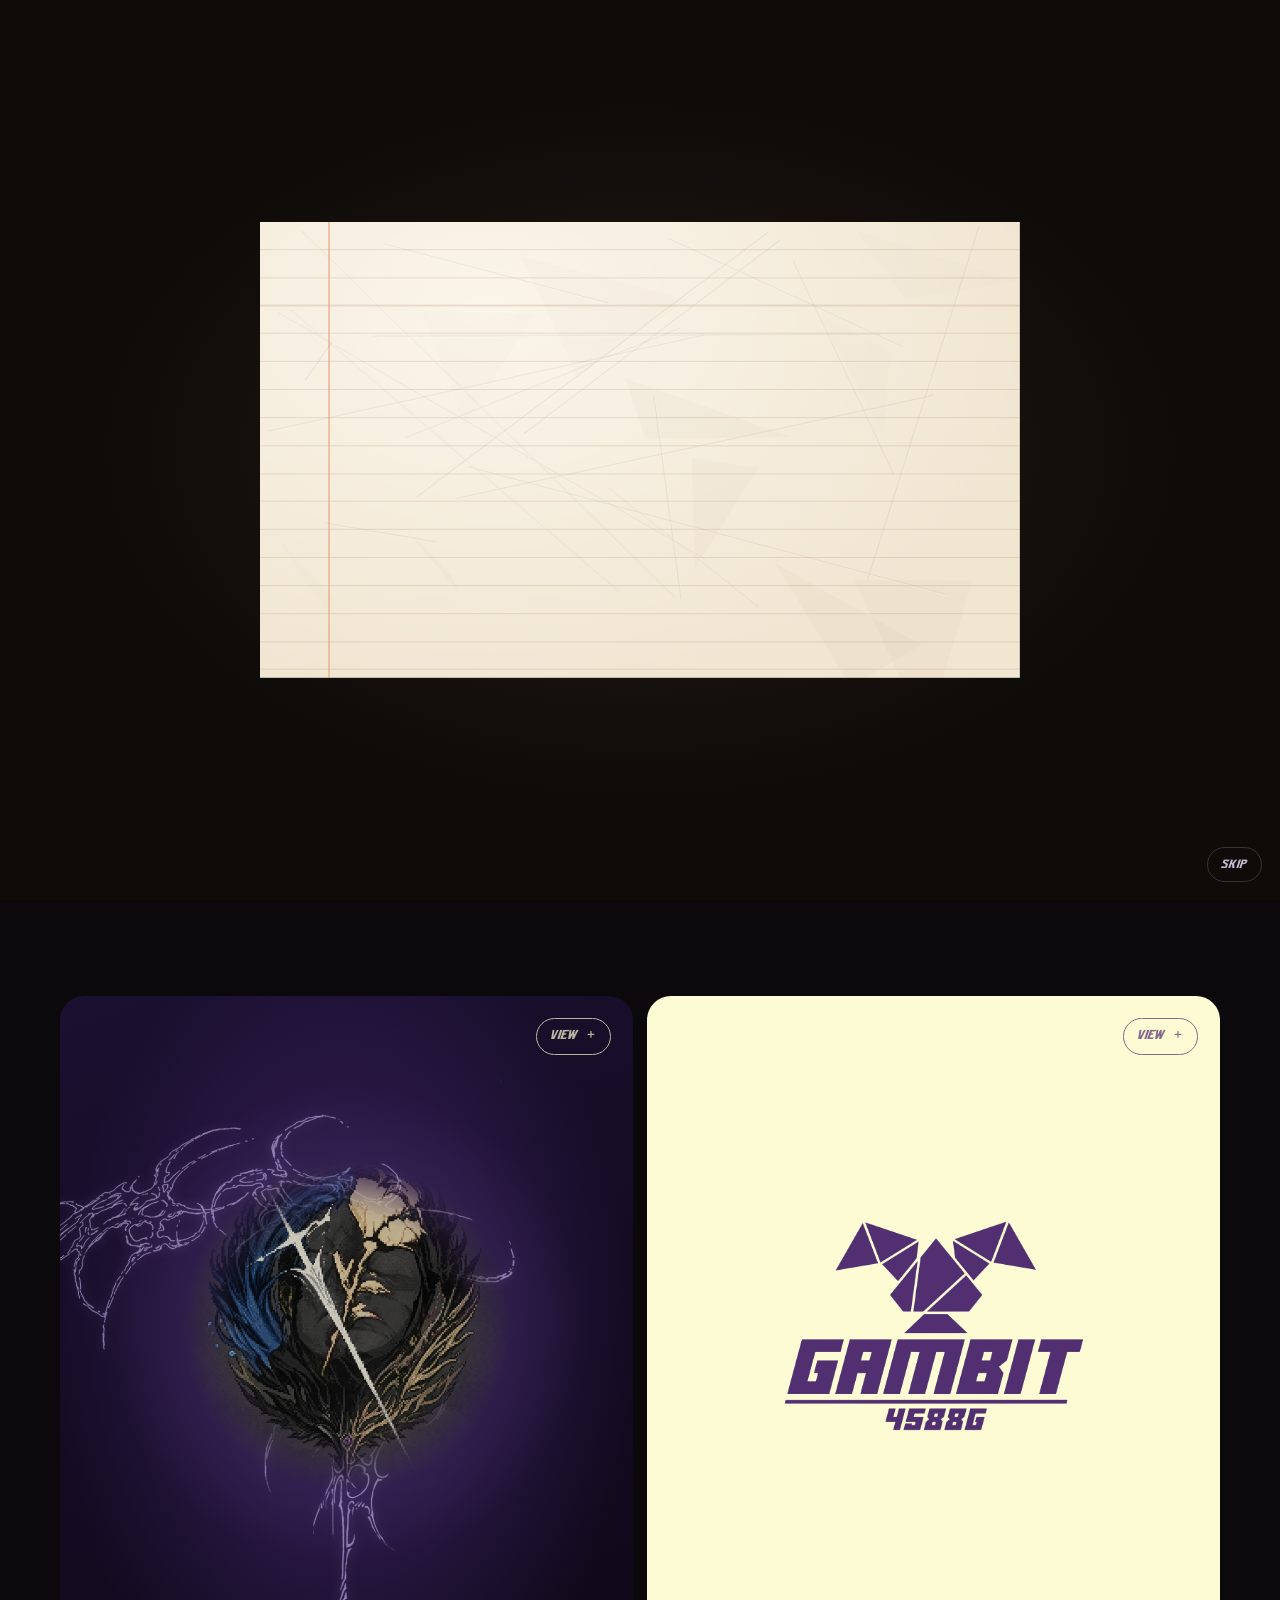
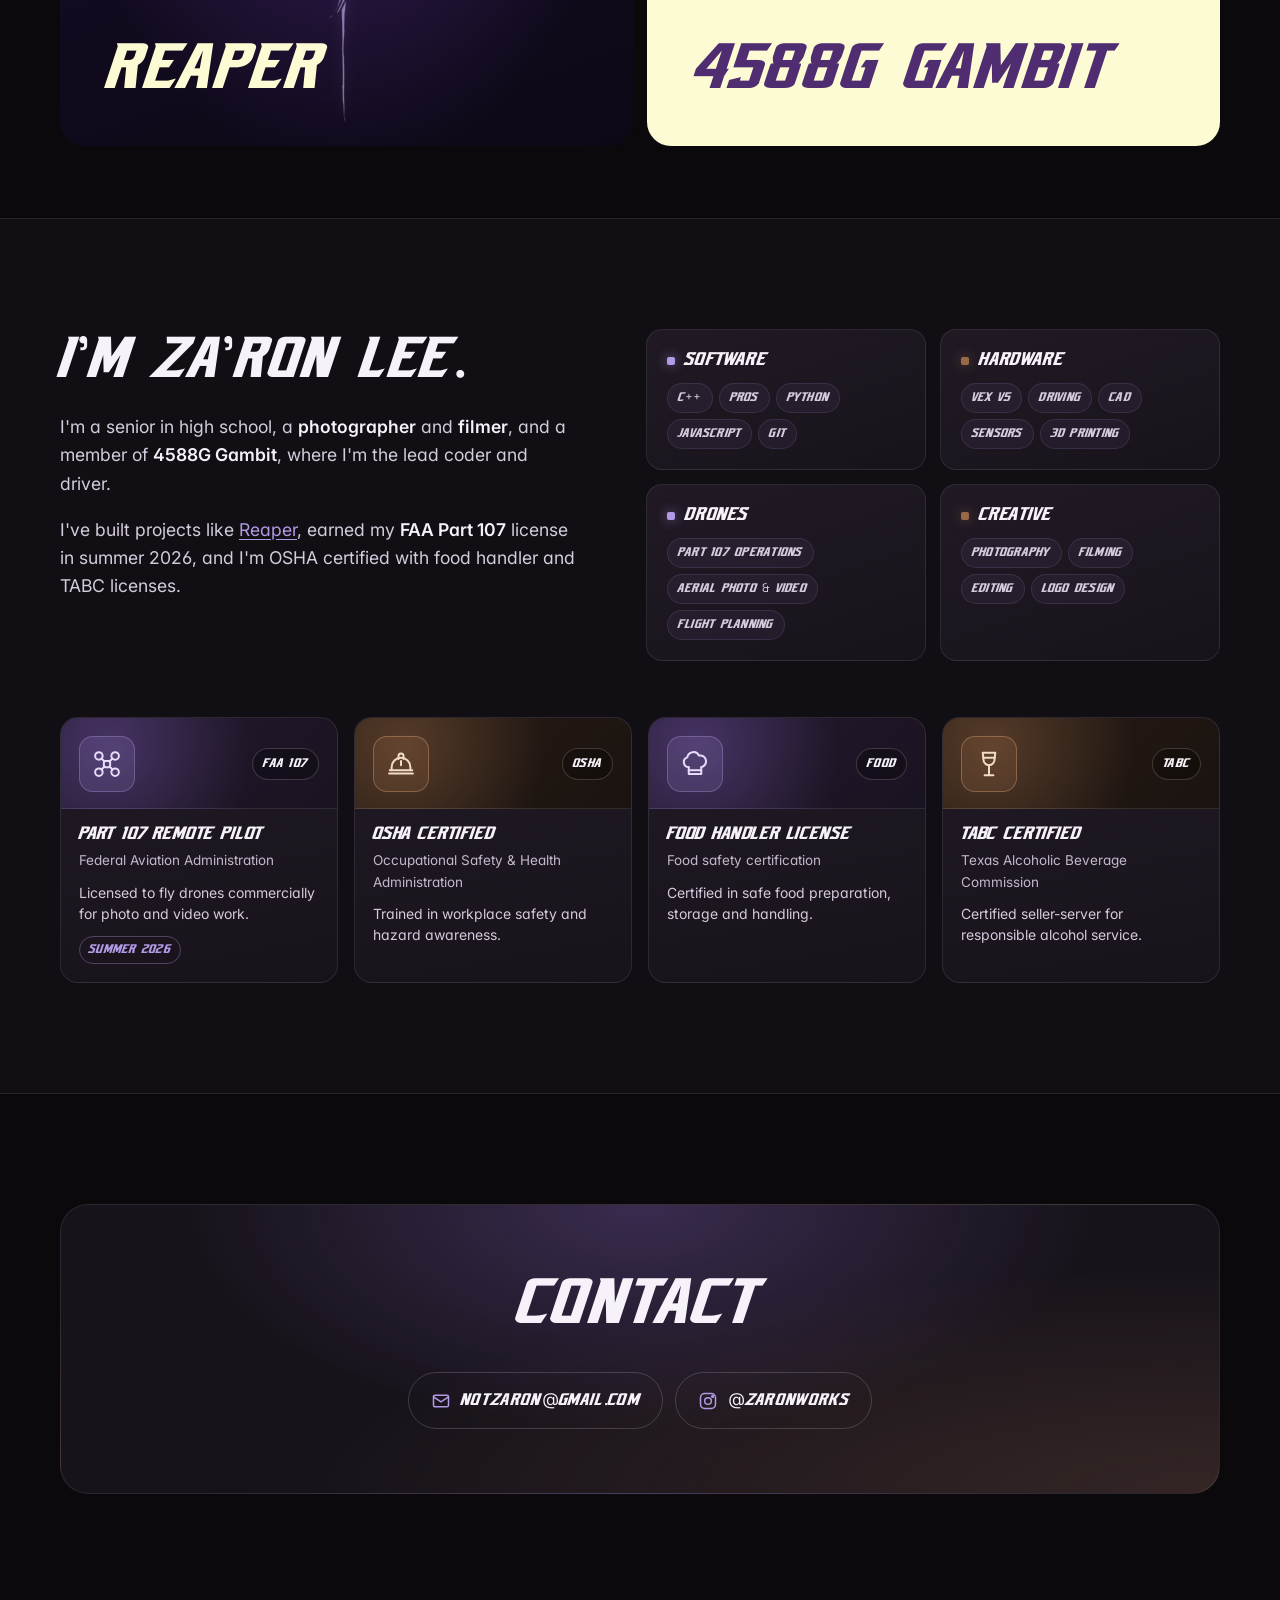
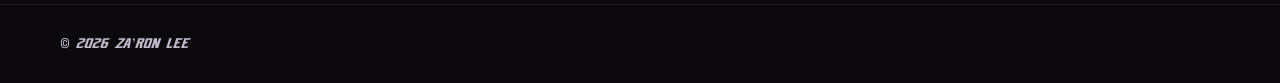
==== commit bba8dad9: "Use the .online domains Co-Authored-By: Claude Opus 5.5 <noreply@anthropic.com>" ====
--- a/index.html
+++ b/index.html
@@ -29,7 +29,7 @@
         <a href="#work">Work</a>
         <a href="#about">About</a>
         <a href="#contact">Contact</a>
-        <a class="nav-reaper" href="https://reaperlib.com/"><span class="dot" aria-hidden="true"></span>Reaper</a>
+        <a class="nav-reaper" href="https://reaperlib.online/"><span class="dot" aria-hidden="true"></span>Reaper</a>
       </nav>
       <button class="nav-toggle" type="button" data-nav-toggle aria-controls="nav-menu" aria-expanded="false" aria-label="Menu">
         <span></span><span></span>
@@ -67,7 +67,7 @@
               of <strong>4588G Gambit</strong>, where I'm the lead coder and driver.
             </p>
             <p>
-              I've built projects like <a class="inline-link" href="https://reaperlib.com/">Reaper</a>, earned my
+              I've built projects like <a class="inline-link" href="https://reaperlib.online/">Reaper</a>, earned my
               <strong>FAA Part 107</strong> license in summer 2026, and I'm OSHA certified with food handler
               and TABC licenses.
             </p>
--- a/assets/css/base.css
+++ b/assets/css/base.css
@@ -3,6 +3,18 @@
    Each section (portfolio / reaper) defines its own color
    tokens; this file only uses the token NAMES.
    ========================================================= */
+
+/* AZN Unified (AthayaDZN): display font for titles, nav, buttons and labels.
+   It's already oblique and single-weight; registering it for normal + italic and
+   every weight stops the browser from faking a second slant or a bold. */
+@font-face {
+  font-family: 'AZN Unified'; src: url('../fonts/azn-unified-oblique.otf') format('opentype');
+  font-style: normal; font-weight: 100 900; font-display: swap;
+}
+@font-face {
+  font-family: 'AZN Unified'; src: url('../fonts/azn-unified-oblique.otf') format('opentype');
+  font-style: italic; font-weight: 100 900; font-display: swap;
+}
 
 *,
 *::before,
--- a/assets/css/portfolio.css
+++ b/assets/css/portfolio.css
@@ -21,10 +21,10 @@
   --reaper: #8f6bd6;
 
   --radius: 16px;
-  --font-display: 'Space Grotesk', 'Inter', system-ui, sans-serif;
+  --font-display: 'AZN Unified', 'Space Grotesk', 'Inter', system-ui, sans-serif;
   --font-body: 'Inter', system-ui, -apple-system, Segoe UI, sans-serif;
   --font-mono: 'JetBrains Mono', ui-monospace, Consolas, monospace;
-  --font-tech: 'Space Grotesk', var(--font-body);
+  --font-tech: 'AZN Unified', 'Space Grotesk', var(--font-body);
 }
 
 /* ---------- Header / nav ---------- */
@@ -547,3 +547,57 @@
 .license-grid { grid-template-columns: repeat(4, 1fr); }
 @media (max-width: 1100px) { .license-grid { grid-template-columns: repeat(2, 1fr); } }
 @media (max-width: 560px)  { .license-grid { grid-template-columns: 1fr; } }
+
+
+/* =========================================================
+   AZN Unified on every title, nav item, button and label
+   (paragraphs stay in Inter for readability)
+   ========================================================= */
+h1, h2, h3, h4,
+.brand-name, .brand-mark, .nav-links a, .btn, .contact-item, .back-link,
+.panel-cta, .sc-close, .sc-hint, .panel-tags li, .tag-list li, .member-roles li,
+.license-code, .license-meta, .page-meta span, .name-line, .site-footer p,
+.lb-close, .lb-nav, .zi-skip {
+  font-family: var(--font-display);
+  font-weight: 400;
+  letter-spacing: 0.02em;
+}
+.section h2, .about-copy h2, .contact h2, .page-hero h1, .sc-body h3, .theme-reaper h3, .theme-gambit h3,
+.gambit-team h2, .reaper-door h3, .member-card h3, .page-gambit .page-hero h1 { letter-spacing: 0.01em; font-weight: 400; }
+.name-line { letter-spacing: 0.02em; }
+.tag-list li, .panel-tags li, .member-roles li, .license-code, .license-meta { font-size: 12.5px; }
+
+/* =========================================================
+   Header pull-down (desktop). Marked !important so it still animates
+   when the OS "reduce motion" setting turns other transitions off.
+   ========================================================= */
+@media (hover: hover) and (pointer: fine) {
+  .site-header {
+    transition: transform .34s cubic-bezier(.55, 0, .75, .2), opacity .26s ease-in,
+                background .3s ease, border-color .3s ease, box-shadow .3s ease !important;
+  }
+  .site-header.is-peek, .site-header:hover, .site-header:focus-within {
+    transition: transform .62s cubic-bezier(.2, 1.25, .35, 1), opacity .22s ease-out,
+                background .3s ease, border-color .3s ease, box-shadow .3s ease !important;
+    box-shadow: 0 18px 40px -22px rgba(0, 0, 0, .85);
+  }
+  /* contents drop in a beat behind the bar, one after another */
+  .site-header .brand, .site-header .nav-links a {
+    opacity: 0; transform: translateY(-10px);
+    transition: opacity .2s ease, transform .2s ease !important;
+  }
+  .site-header.is-peek .brand, .site-header.is-peek .nav-links a,
+  .site-header:hover .brand, .site-header:hover .nav-links a,
+  .site-header:focus-within .brand, .site-header:focus-within .nav-links a {
+    opacity: 1; transform: none;
+    transition: opacity .35s ease, transform .5s cubic-bezier(.2, 1.3, .35, 1) !important;
+  }
+  .site-header.is-peek .brand, .site-header:hover .brand { transition-delay: .08s !important; }
+  .site-header.is-peek .nav-links a:nth-child(1), .site-header:hover .nav-links a:nth-child(1) { transition-delay: .12s !important; }
+  .site-header.is-peek .nav-links a:nth-child(2), .site-header:hover .nav-links a:nth-child(2) { transition-delay: .16s !important; }
+  .site-header.is-peek .nav-links a:nth-child(3), .site-header:hover .nav-links a:nth-child(3) { transition-delay: .20s !important; }
+  .site-header.is-peek .nav-links a:nth-child(4), .site-header:hover .nav-links a:nth-child(4) { transition-delay: .24s !important; }
+  /* the little tab at the top stretches out of the way as the bar comes down */
+  .header-hint { transition: opacity .25s ease, transform .3s ease !important; transform-origin: top; }
+  .header-hint.is-hidden { opacity: 0; transform: scaleX(2.2) scaleY(.4); }
+}
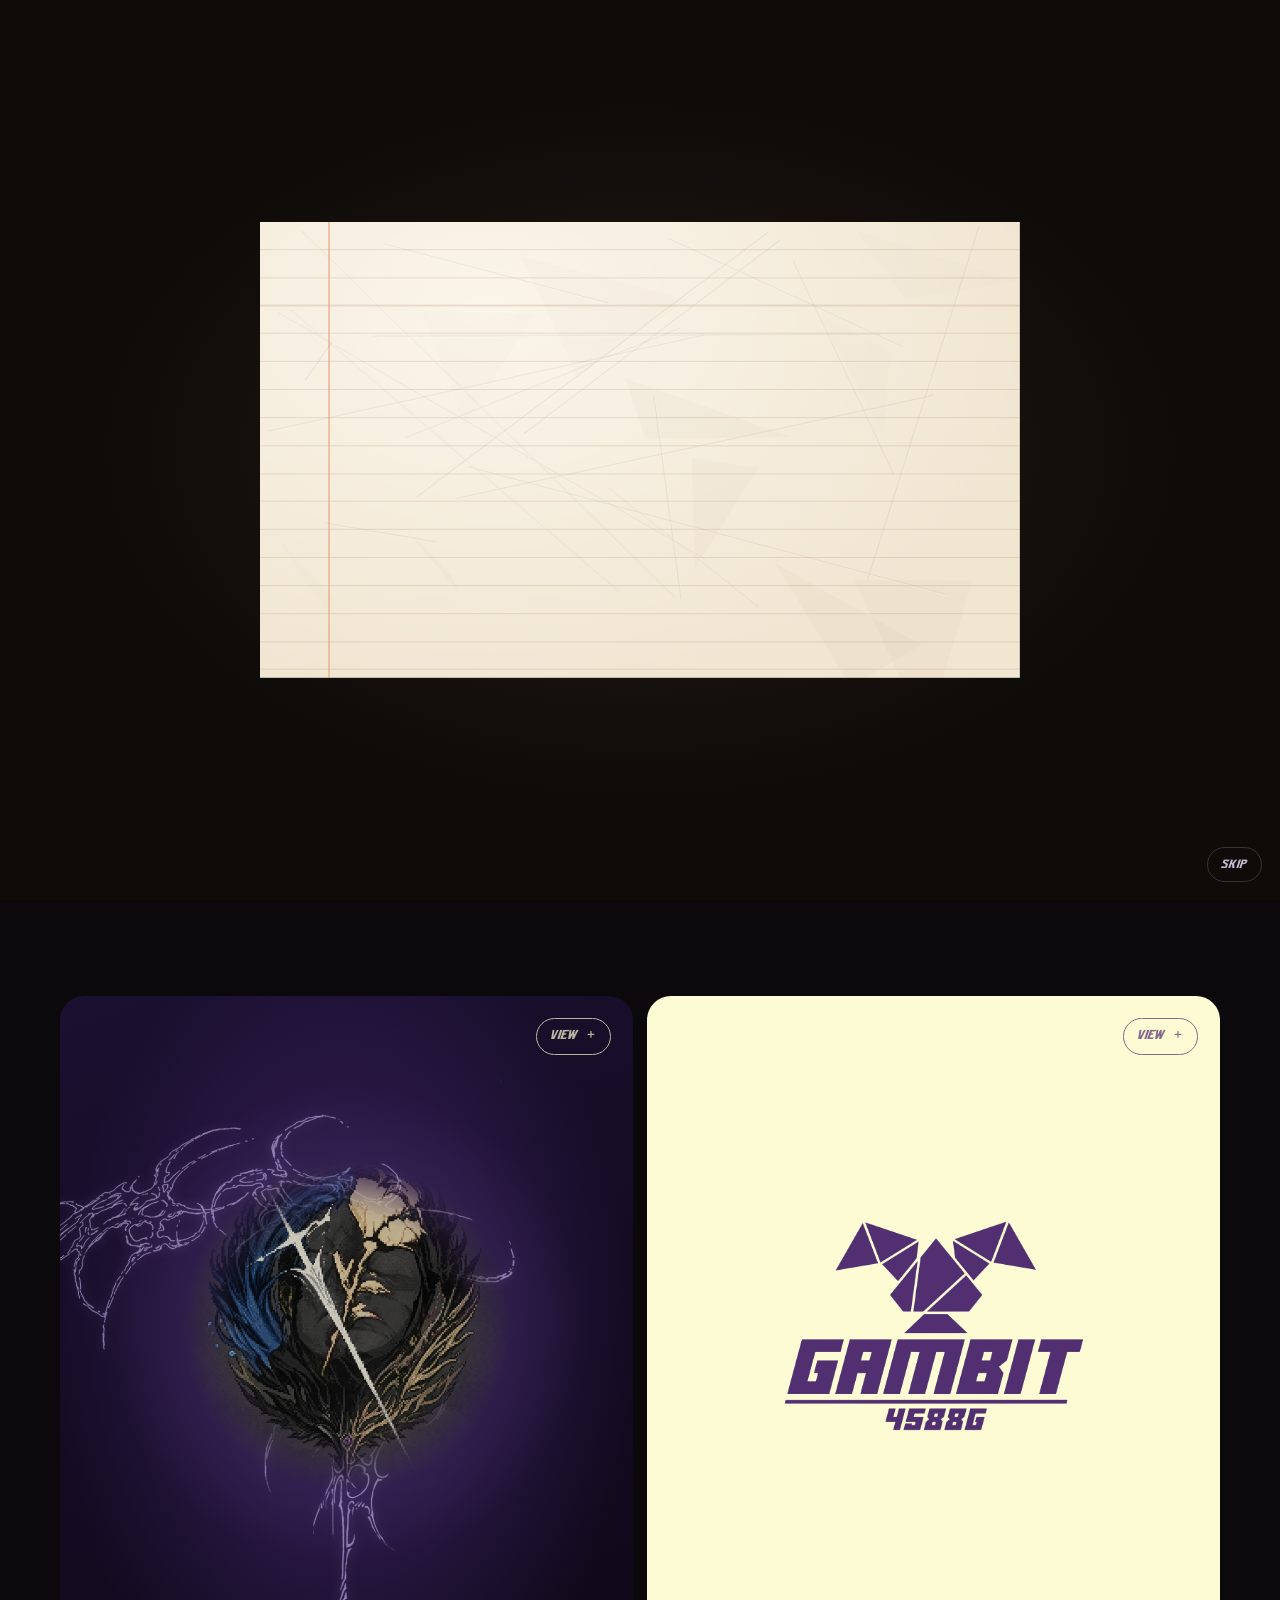
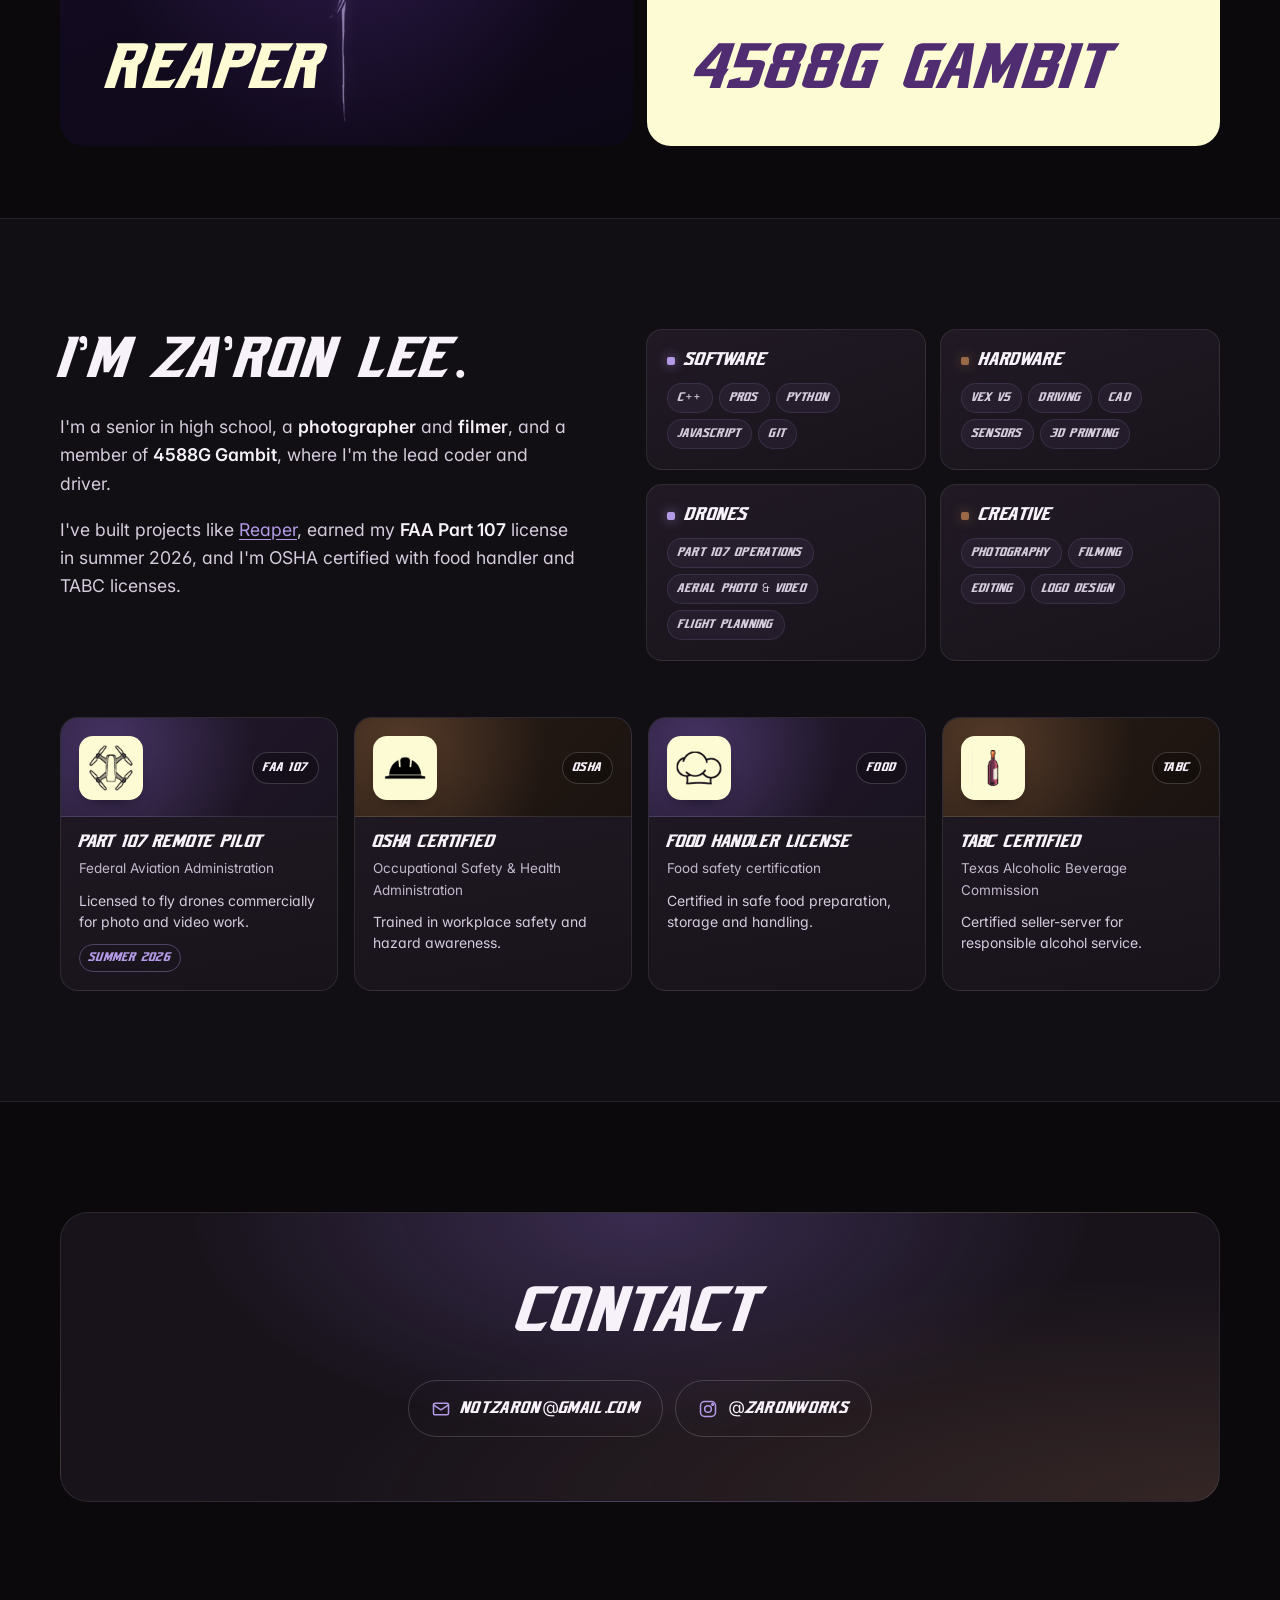
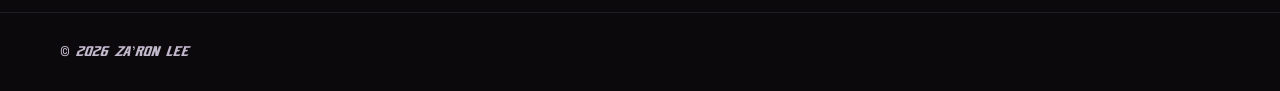
==== commit 03968f41: "Add ZMAN favicon and picture icons for licenses Co-Authored-By: Claude Opus 5.5 <noreply@anthropic.c" ====
--- a/index.html
+++ b/index.html
@@ -6,7 +6,8 @@
   <title>Za'Ron Lee</title>
   <meta name="description" content="Za'Ron Lee: photographer, filmer, and lead coder and driver for VEX team 4588G Gambit. Creator of Reaper.">
   <meta name="theme-color" content="#0b090c">
-  <link rel="icon" href="assets/img/favicon.svg" type="image/svg+xml">
+  <link rel="icon" href="assets/img/favicon.png" type="image/png">
+  <link rel="apple-touch-icon" href="assets/img/apple-touch-icon.png">
   <script>try{if(!localStorage.getItem('zl-intro-seen')||/[?&]intro/.test(location.search))document.documentElement.classList.add('zl-intro-pending');}catch(e){}</script>
   <link rel="preconnect" href="https://fonts.googleapis.com">
   <link rel="preconnect" href="https://fonts.gstatic.com" crossorigin>
--- a/assets/css/portfolio.css
+++ b/assets/css/portfolio.css
@@ -534,6 +534,12 @@
 }
 .license.tone-brown .license-icon { background: rgba(154,106,72,.2); border-color: rgba(201,150,112,.45); color: #f1dcc8; }
 .license-icon svg { width: 30px; height: 30px; }
+/* picture icons sit on a cream tile so the black artwork reads on the dark card */
+.license-icon.has-img, .license.tone-brown .license-icon.has-img {
+  width: 64px; height: 64px; padding: 7px; background: #fdfbd4; border-color: rgba(253,251,212,.6);
+  box-shadow: 0 8px 18px -10px rgba(0,0,0,.7);
+}
+.license-icon.has-img img { width: 100%; height: 100%; object-fit: contain; }
 .license-code { font-family: var(--font-mono); font-size: 12px; font-weight: 500; letter-spacing: .12em; padding: 5px 10px; border-radius: 999px; border: 1px solid var(--line-strong); color: var(--text); background: rgba(0,0,0,.25); }
 .license-body { padding: 16px 18px 18px; }
 .license h4 { font-family: var(--font-display); font-size: 1.12rem; font-weight: 700; letter-spacing: -0.01em; margin: 0; color: var(--text); }
